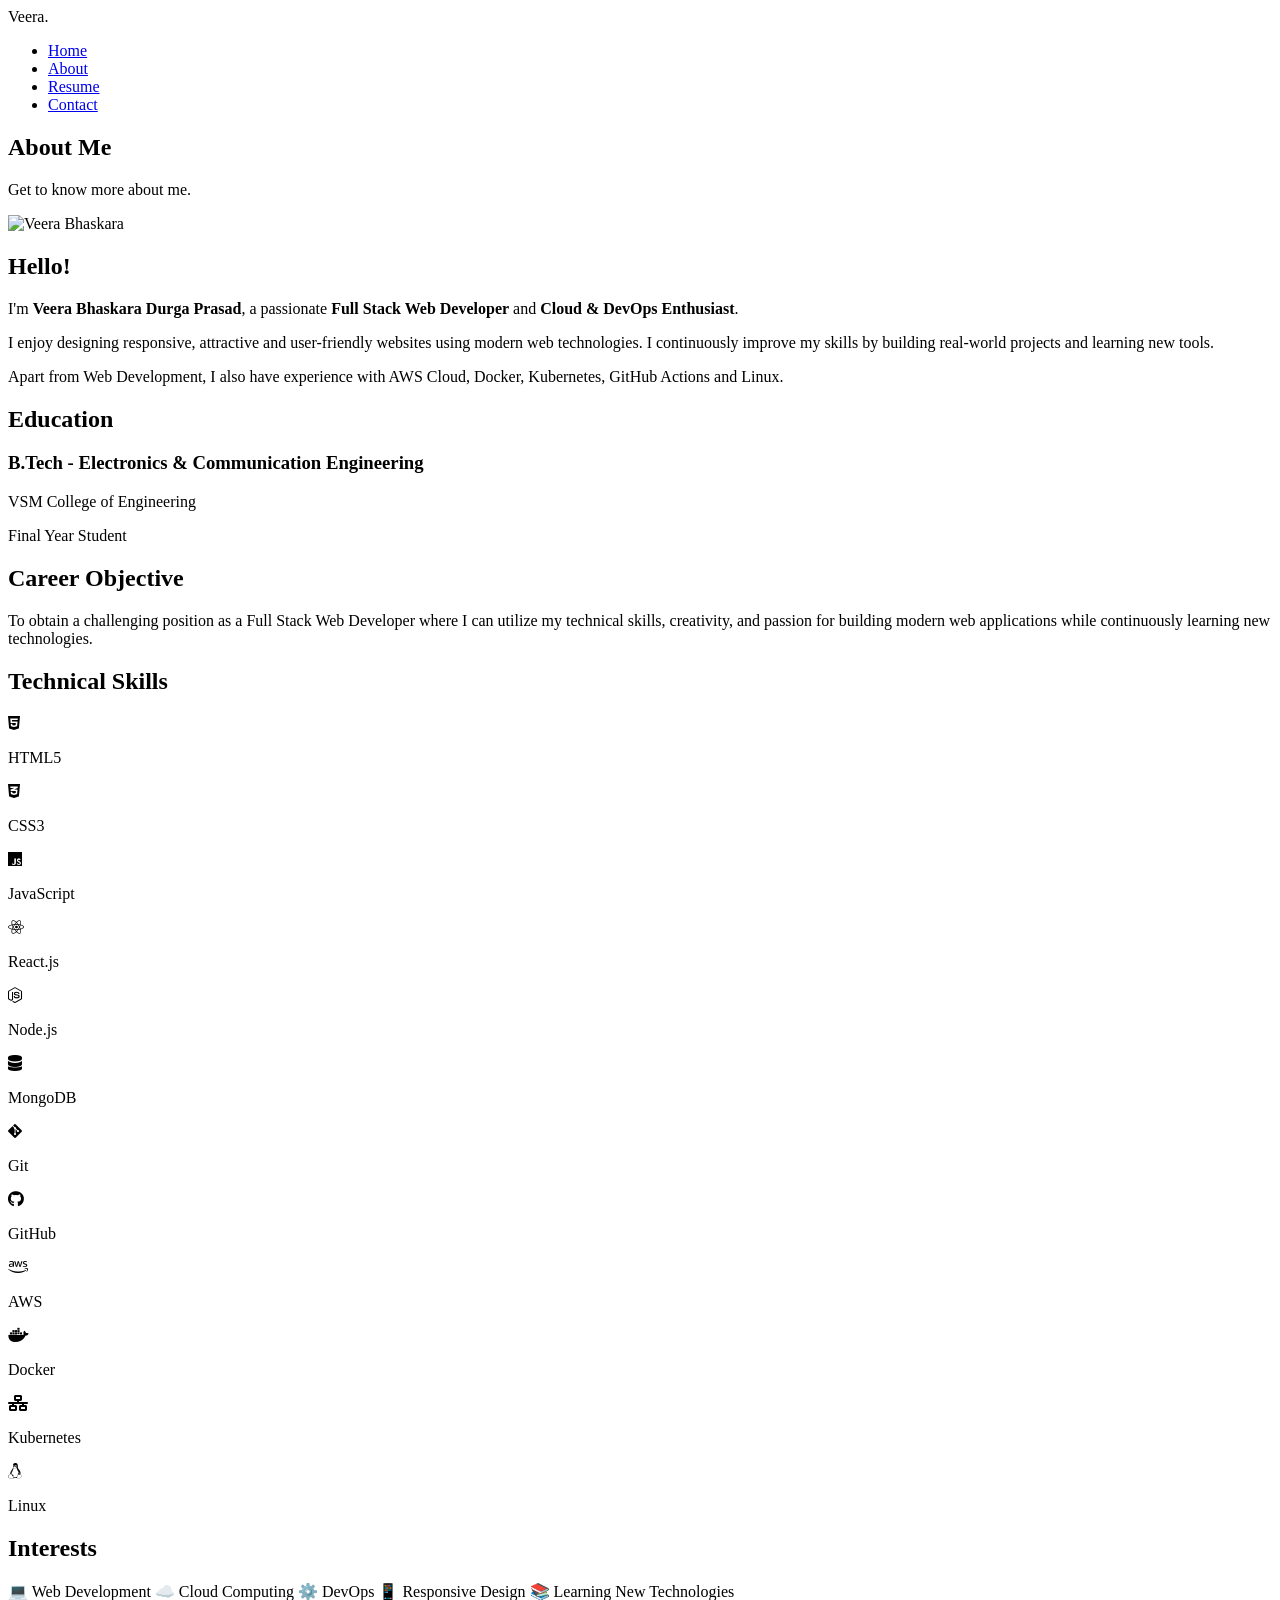
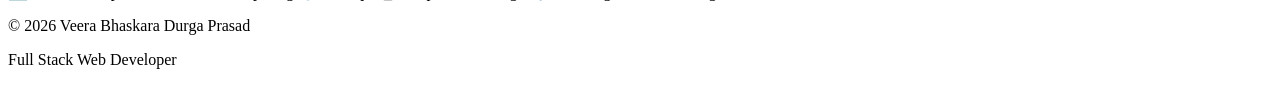
==== about.html @ c1fead56 "Add about.html with personal information and skills" ====
<!DOCTYPE html>
<html lang="en">
<head>
    <meta charset="UTF-8">
    <meta name="viewport" content="width=device-width, initial-scale=1.0">
    <title>About | Veera Bhaskara</title>

    <link rel="stylesheet" href="style.css">

    <link href="https://fonts.googleapis.com/css2?family=Poppins:wght@300;400;500;600;700&display=swap" rel="stylesheet">

    <link rel="stylesheet"
          href="https://cdnjs.cloudflare.com/ajax/libs/font-awesome/6.5.2/css/all.min.css">
</head>

<body>

<header>

<nav class="navbar">

<div class="logo">
    Veera<span>.</span>
</div>

<ul class="nav-links">

<li><a href="index.html">Home</a></li>
<li><a href="about.html" class="active">About</a></li>
<li><a href="resume.html">Resume</a></li>
<li><a href="contact.html">Contact</a></li>

</ul>

</nav>

</header>

<!-- ABOUT -->

<section class="page-title">

<h1>About Me</h1>

<p>Get to know more about me.</p>

</section>

<section class="about-container">

<div class="about-image">

<img src="images/profile.jpg" alt="Veera Bhaskara">

</div>

<div class="about-content">

<h2>Hello!</h2>

<p>

I'm <strong>Veera Bhaskara Durga Prasad</strong>, a passionate
<strong>Full Stack Web Developer</strong> and
<strong>Cloud & DevOps Enthusiast</strong>.

</p>

<p>

I enjoy designing responsive, attractive and user-friendly
websites using modern web technologies. I continuously improve
my skills by building real-world projects and learning new tools.

</p>

<p>

Apart from Web Development, I also have experience with
AWS Cloud, Docker, Kubernetes, GitHub Actions and Linux.

</p>

</div>

</section>

<!-- EDUCATION -->

<section class="education">

<h2>Education</h2>

<div class="card">

<h3>B.Tech - Electronics & Communication Engineering</h3>

<p>

VSM College of Engineering

</p>

<p>

Final Year Student

</p>

</div>

</section>

<!-- CAREER OBJECTIVE -->

<section class="objective">

<h2>Career Objective</h2>

<div class="card">

<p>

To obtain a challenging position as a
Full Stack Web Developer where I can utilize
my technical skills, creativity, and passion for
building modern web applications while continuously
learning new technologies.

</p>

</div>

</section>

<!-- TECHNICAL SKILLS -->

<section class="technical">

<h2>Technical Skills</h2>

<div class="skill-grid">

<div class="skill-box">
<i class="fab fa-html5"></i>
<p>HTML5</p>
</div>

<div class="skill-box">
<i class="fab fa-css3-alt"></i>
<p>CSS3</p>
</div>

<div class="skill-box">
<i class="fab fa-js"></i>
<p>JavaScript</p>
</div>

<div class="skill-box">
<i class="fab fa-react"></i>
<p>React.js</p>
</div>

<div class="skill-box">
<i class="fab fa-node-js"></i>
<p>Node.js</p>
</div>

<div class="skill-box">
<i class="fas fa-database"></i>
<p>MongoDB</p>
</div>

<div class="skill-box">
<i class="fab fa-git-alt"></i>
<p>Git</p>
</div>

<div class="skill-box">
<i class="fab fa-github"></i>
<p>GitHub</p>
</div>

<div class="skill-box">
<i class="fab fa-aws"></i>
<p>AWS</p>
</div>

<div class="skill-box">
<i class="fab fa-docker"></i>
<p>Docker</p>
</div>

<div class="skill-box">
<i class="fas fa-network-wired"></i>
<p>Kubernetes</p>
</div>

<div class="skill-box">
<i class="fab fa-linux"></i>
<p>Linux</p>
</div>

</div>

</section>

<!-- INTERESTS -->

<section class="interests">

<h2>Interests</h2>

<div class="interest-list">

<span>💻 Web Development</span>
<span>☁️ Cloud Computing</span>
<span>⚙️ DevOps</span>
<span>📱 Responsive Design</span>
<span>📚 Learning New Technologies</span>

</div>

</section>

<footer>

<p>© 2026 Veera Bhaskara Durga Prasad</p>

<p>Full Stack Web Developer</p>

</footer>

</body>
</html>
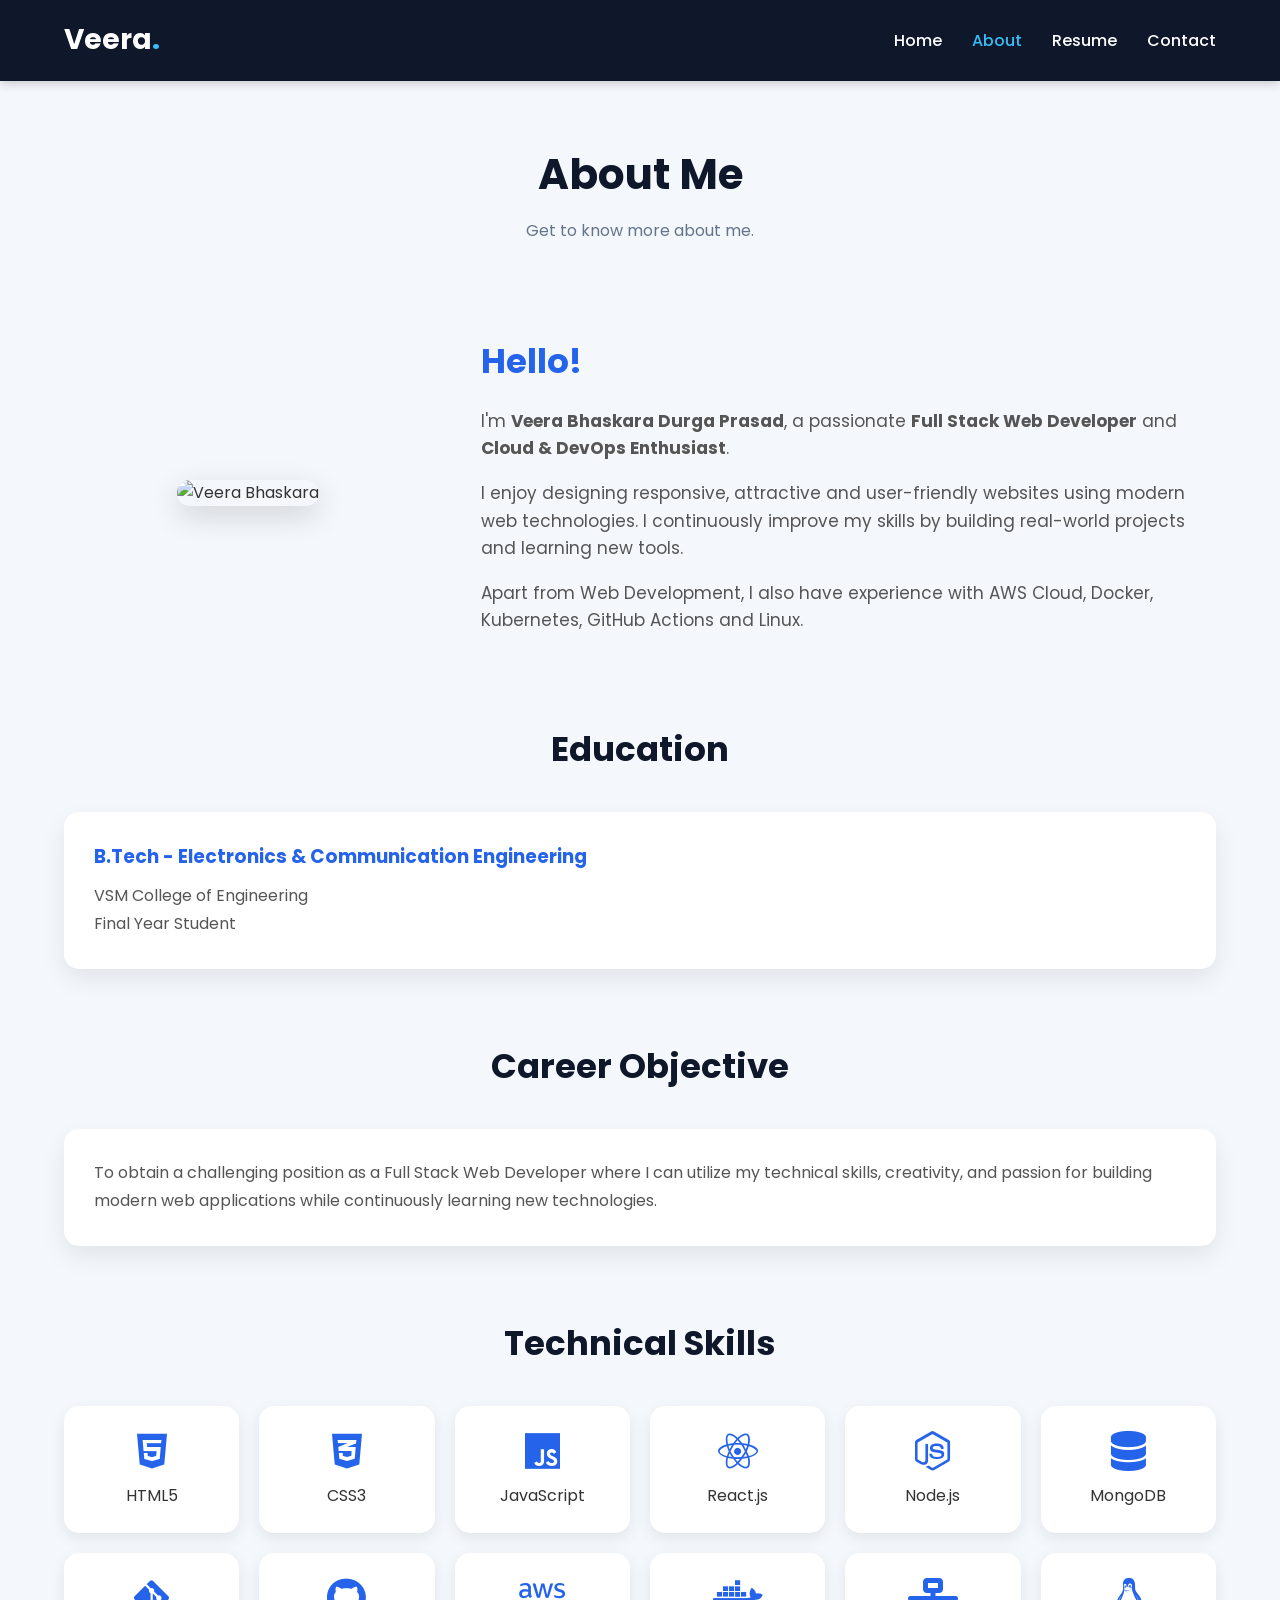
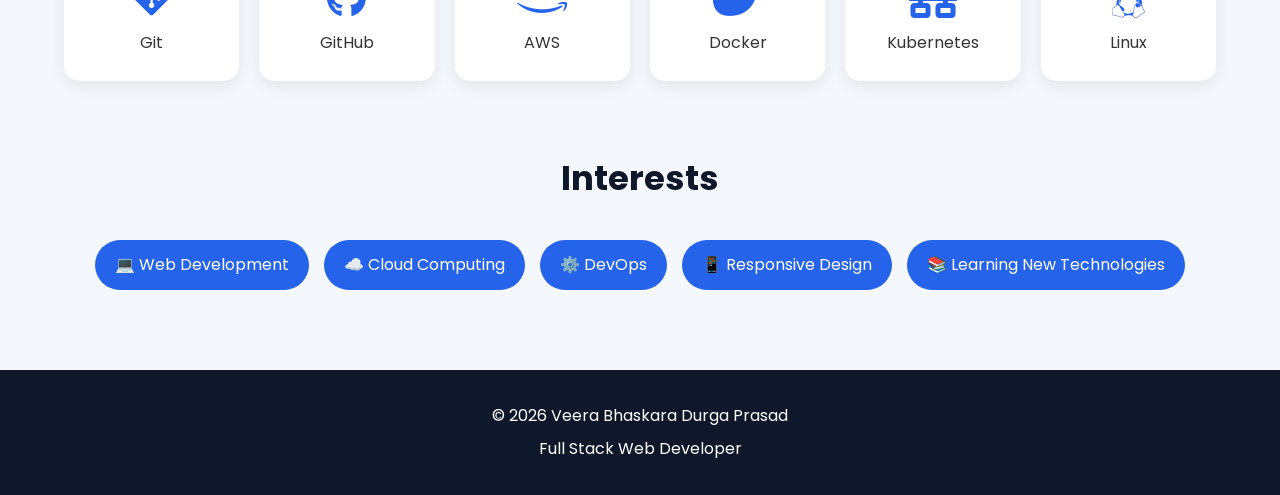
==== commit 4201982b: "Change profile image format from jpg to png" ====
--- a/about.html
+++ b/about.html
@@ -50,7 +50,7 @@
 
 <div class="about-image">
 
-<img src="images/profile.jpg" alt="Veera Bhaskara">
+<img src="images/profile.png" alt="Veera Bhaskara">
 
 </div>
 
--- a/style.css
+++ b/style.css
@@ -0,0 +1,776 @@
+/* ===========================
+   GOOGLE FONT & RESET
+=========================== */
+
+@import url('https://fonts.googleapis.com/css2?family=Poppins:wght@300;400;500;600;700&display=swap');
+
+*{
+    margin:0;
+    padding:0;
+    box-sizing:border-box;
+    font-family:'Poppins',sans-serif;
+}
+
+html{
+    scroll-behavior:smooth;
+}
+
+body{
+    background:#f4f7fb;
+    color:#333;
+    line-height:1.6;
+}
+
+/* ===========================
+   NAVBAR
+=========================== */
+
+header{
+    width:100%;
+    position:sticky;
+    top:0;
+    z-index:1000;
+    background:#0f172a;
+    box-shadow:0 2px 10px rgba(0,0,0,.2);
+}
+
+.navbar{
+    width:90%;
+    margin:auto;
+    display:flex;
+    justify-content:space-between;
+    align-items:center;
+    padding:18px 0;
+}
+
+.logo{
+    font-size:28px;
+    font-weight:700;
+    color:#fff;
+}
+
+.logo span{
+    color:#38bdf8;
+}
+
+.nav-links{
+    display:flex;
+    list-style:none;
+}
+
+.nav-links li{
+    margin-left:30px;
+}
+
+.nav-links a{
+    color:white;
+    text-decoration:none;
+    font-weight:500;
+    transition:.3s;
+}
+
+.nav-links a:hover,
+.nav-links .active{
+    color:#38bdf8;
+}
+
+/* ===========================
+   HERO SECTION
+=========================== */
+
+.hero{
+    width:90%;
+    margin:70px auto;
+    display:flex;
+    justify-content:space-between;
+    align-items:center;
+    gap:60px;
+}
+
+.hero-text{
+    flex:1;
+}
+
+.hero-text h3{
+    color:#2563eb;
+    font-size:24px;
+}
+
+.hero-text h1{
+    font-size:55px;
+    margin:10px 0;
+    color:#0f172a;
+}
+
+.hero-text h2{
+    color:#475569;
+    margin-bottom:20px;
+}
+
+.hero-text p{
+    font-size:18px;
+    color:#555;
+    margin-bottom:30px;
+}
+
+.buttons{
+    display:flex;
+    gap:15px;
+    flex-wrap:wrap;
+}
+
+.btn{
+    display:inline-block;
+    padding:12px 28px;
+    background:#2563eb;
+    color:#fff;
+    text-decoration:none;
+    border-radius:8px;
+    transition:.3s;
+    font-weight:500;
+}
+
+.btn:hover{
+    background:#1d4ed8;
+    transform:translateY(-3px);
+}
+
+.btn-green{
+    background:#10b981;
+}
+
+.btn-green:hover{
+    background:#059669;
+}
+
+.hero-image{
+    flex:1;
+    display:flex;
+    justify-content:center;
+}
+
+.hero-image img{
+    width:350px;
+    height:350px;
+    border-radius:50%;
+    object-fit:cover;
+    border:6px solid #38bdf8;
+    box-shadow:0 20px 40px rgba(0,0,0,.15);
+}
+
+/* ===========================
+   SOCIAL ICONS
+=========================== */
+
+.social-icons{
+    margin-top:35px;
+}
+
+.social-icons a{
+    display:inline-flex;
+    justify-content:center;
+    align-items:center;
+    width:50px;
+    height:50px;
+    margin-right:12px;
+    border-radius:50%;
+    background:white;
+    color:#2563eb;
+    text-decoration:none;
+    font-size:22px;
+    box-shadow:0 5px 15px rgba(0,0,0,.1);
+    transition:.3s;
+}
+
+.social-icons a:hover{
+    background:#2563eb;
+    color:white;
+    transform:translateY(-5px);
+}
+
+/* ===========================
+   PAGE TITLE
+=========================== */
+
+.page-title{
+    text-align:center;
+    padding:60px 20px 30px;
+}
+
+.page-title h1{
+    font-size:42px;
+    color:#0f172a;
+}
+
+.page-title p{
+    color:#64748b;
+    margin-top:10px;
+}
+
+/* ===========================
+   SECTION TITLE
+=========================== */
+
+section h2{
+    text-align:center;
+    margin-bottom:35px;
+    color:#0f172a;
+    font-size:34px;
+}
+/* ===========================
+   ABOUT SECTION
+=========================== */
+
+.about-container{
+    width:90%;
+    margin:60px auto;
+    display:flex;
+    align-items:center;
+    justify-content:space-between;
+    gap:50px;
+    flex-wrap:wrap;
+}
+
+.about-image{
+    flex:1;
+    text-align:center;
+}
+
+.about-image img{
+    width:320px;
+    height:320px;
+    object-fit:cover;
+    border-radius:20px;
+    box-shadow:0 10px 30px rgba(0,0,0,.15);
+}
+
+.about-content{
+    flex:2;
+}
+
+.about-content h2{
+    text-align:left;
+    margin-bottom:20px;
+    color:#2563eb;
+}
+
+.about-content p{
+    margin-bottom:18px;
+    color:#555;
+    font-size:17px;
+}
+
+/* ===========================
+   EDUCATION & OBJECTIVE
+=========================== */
+
+.education,
+.objective,
+.career-goal{
+    width:90%;
+    margin:70px auto;
+}
+
+.card,
+.goal-card{
+    background:#fff;
+    padding:30px;
+    border-radius:15px;
+    box-shadow:0 10px 25px rgba(0,0,0,.08);
+    transition:.3s;
+}
+
+.card:hover,
+.goal-card:hover{
+    transform:translateY(-5px);
+}
+
+.card h3{
+    color:#2563eb;
+    margin-bottom:10px;
+}
+
+.card p{
+    color:#555;
+    line-height:1.8;
+}
+
+/* ===========================
+   HOME SKILLS
+=========================== */
+
+.skills{
+    width:90%;
+    margin:80px auto;
+}
+
+.skill-container{
+    display:grid;
+    grid-template-columns:repeat(auto-fit,minmax(220px,1fr));
+    gap:25px;
+}
+
+.skill-card{
+    background:#fff;
+    padding:30px 20px;
+    text-align:center;
+    border-radius:18px;
+    box-shadow:0 10px 25px rgba(0,0,0,.08);
+    transition:.3s;
+}
+
+.skill-card:hover{
+    transform:translateY(-8px);
+}
+
+.skill-card i{
+    font-size:50px;
+    color:#2563eb;
+    margin-bottom:18px;
+}
+
+.skill-card h3{
+    margin-bottom:10px;
+}
+
+.skill-card p{
+    color:#666;
+}
+
+/* ===========================
+   ABOUT SKILL GRID
+=========================== */
+
+.technical{
+    width:90%;
+    margin:70px auto;
+}
+
+.skill-grid{
+    display:grid;
+    grid-template-columns:repeat(auto-fit,minmax(160px,1fr));
+    gap:20px;
+}
+
+.skill-box{
+    background:white;
+    padding:25px;
+    text-align:center;
+    border-radius:15px;
+    box-shadow:0 5px 15px rgba(0,0,0,.08);
+    transition:.3s;
+}
+
+.skill-box:hover{
+    background:#2563eb;
+    color:white;
+    transform:translateY(-6px);
+}
+
+.skill-box:hover i,
+.skill-box:hover p{
+    color:white;
+}
+
+.skill-box i{
+    font-size:40px;
+    color:#2563eb;
+    margin-bottom:12px;
+}
+
+/* ===========================
+   INTERESTS
+=========================== */
+
+.interests{
+    width:90%;
+    margin:70px auto;
+    text-align:center;
+}
+
+.interest-list{
+    display:flex;
+    flex-wrap:wrap;
+    justify-content:center;
+    gap:15px;
+}
+
+.interest-list span{
+    background:#2563eb;
+    color:white;
+    padding:12px 20px;
+    border-radius:30px;
+    transition:.3s;
+}
+
+.interest-list span:hover{
+    background:#0f172a;
+}
+
+/* ===========================
+   RESUME
+=========================== */
+
+.resume-container{
+    width:90%;
+    margin:60px auto;
+}
+
+.resume-card{
+    background:white;
+    padding:40px;
+    text-align:center;
+    border-radius:20px;
+    box-shadow:0 10px 30px rgba(0,0,0,.08);
+}
+
+.resume-icon{
+    font-size:70px;
+    color:#2563eb;
+    margin-bottom:20px;
+}
+
+.resume-card h2{
+    margin-bottom:20px;
+}
+
+.resume-card p{
+    color:#555;
+    margin-bottom:30px;
+    line-height:1.8;
+}
+
+.download-btn{
+    display:inline-block;
+    padding:14px 35px;
+    background:#10b981;
+    color:white;
+    text-decoration:none;
+    border-radius:8px;
+    font-weight:600;
+    transition:.3s;
+}
+
+.download-btn:hover{
+    background:#059669;
+    transform:translateY(-4px);
+}
+
+/* ===========================
+   RESUME HIGHLIGHTS
+=========================== */
+
+.resume-highlights{
+    width:90%;
+    margin:80px auto;
+}
+
+.highlight-grid{
+    display:grid;
+    grid-template-columns:repeat(auto-fit,minmax(220px,1fr));
+    gap:25px;
+}
+
+.highlight-card{
+    background:white;
+    padding:30px;
+    text-align:center;
+    border-radius:18px;
+    box-shadow:0 10px 25px rgba(0,0,0,.08);
+    transition:.3s;
+}
+
+.highlight-card:hover{
+    transform:translateY(-6px);
+}
+
+.highlight-card i{
+    font-size:45px;
+    color:#2563eb;
+    margin-bottom:15px;
+}
+
+.highlight-card h3{
+    margin-bottom:10px;
+}
+
+.highlight-card p{
+    color:#555;
+    line-height:1.8;
+}
+/* ===========================
+   CONTACT PAGE
+=========================== */
+
+.contact-container{
+    width:90%;
+    margin:60px auto;
+    display:grid;
+    grid-template-columns:1fr 1fr;
+    gap:40px;
+}
+
+.contact-info,
+.contact-form{
+    background:#fff;
+    padding:35px;
+    border-radius:18px;
+    box-shadow:0 10px 25px rgba(0,0,0,.08);
+}
+
+.contact-info h2,
+.contact-form h2{
+    margin-bottom:25px;
+    color:#0f172a;
+}
+
+.info-card{
+    display:flex;
+    align-items:center;
+    gap:18px;
+    margin-bottom:25px;
+}
+
+.info-card i{
+    width:55px;
+    height:55px;
+    background:#2563eb;
+    color:#fff;
+    display:flex;
+    justify-content:center;
+    align-items:center;
+    border-radius:50%;
+    font-size:22px;
+}
+
+.info-card h3{
+    margin-bottom:5px;
+    color:#0f172a;
+}
+
+.info-card a{
+    color:#555;
+    text-decoration:none;
+}
+
+.info-card a:hover{
+    color:#2563eb;
+}
+
+.contact-form form{
+    display:flex;
+    flex-direction:column;
+}
+
+.contact-form input,
+.contact-form textarea{
+    margin-bottom:18px;
+    padding:14px;
+    border:1px solid #d1d5db;
+    border-radius:8px;
+    font-size:16px;
+    outline:none;
+    transition:.3s;
+}
+
+.contact-form input:focus,
+.contact-form textarea:focus{
+    border-color:#2563eb;
+    box-shadow:0 0 6px rgba(37,99,235,.3);
+}
+
+.contact-form button{
+    background:#2563eb;
+    color:#fff;
+    border:none;
+    padding:14px;
+    border-radius:8px;
+    font-size:17px;
+    cursor:pointer;
+    transition:.3s;
+}
+
+.contact-form button:hover{
+    background:#1d4ed8;
+}
+
+/* ===========================
+   FOOTER
+=========================== */
+
+footer{
+    margin-top:80px;
+    background:#0f172a;
+    color:#fff;
+    text-align:center;
+    padding:25px 15px;
+}
+
+footer p{
+    margin:8px 0;
+}
+
+/* ===========================
+   SCROLLBAR
+=========================== */
+
+::-webkit-scrollbar{
+    width:10px;
+}
+
+::-webkit-scrollbar-track{
+    background:#f1f5f9;
+}
+
+::-webkit-scrollbar-thumb{
+    background:#2563eb;
+    border-radius:10px;
+}
+
+::-webkit-scrollbar-thumb:hover{
+    background:#1d4ed8;
+}
+
+/* ===========================
+   RESPONSIVE DESIGN
+=========================== */
+
+@media(max-width:992px){
+
+.hero{
+    flex-direction:column-reverse;
+    text-align:center;
+}
+
+.hero-text h1{
+    font-size:42px;
+}
+
+.hero-image img{
+    width:280px;
+    height:280px;
+}
+
+.about-container{
+    flex-direction:column;
+    text-align:center;
+}
+
+.about-content h2{
+    text-align:center;
+}
+
+.contact-container{
+    grid-template-columns:1fr;
+}
+
+}
+
+@media(max-width:768px){
+
+.navbar{
+    flex-direction:column;
+}
+
+.nav-links{
+    flex-direction:column;
+    margin-top:20px;
+    text-align:center;
+}
+
+.nav-links li{
+    margin:12px 0;
+}
+
+.hero{
+    margin-top:40px;
+}
+
+.hero-text h1{
+    font-size:34px;
+}
+
+.hero-text h2{
+    font-size:22px;
+}
+
+.hero-text p{
+    font-size:16px;
+}
+
+.hero-image img{
+    width:220px;
+    height:220px;
+}
+
+.buttons{
+    justify-content:center;
+}
+
+.skill-container,
+.skill-grid,
+.highlight-grid{
+    grid-template-columns:1fr;
+}
+
+.page-title h1{
+    font-size:34px;
+}
+
+.contact-info,
+.contact-form,
+.resume-card,
+.card,
+.goal-card,
+.highlight-card{
+    padding:25px;
+}
+
+}
+
+@media(max-width:480px){
+
+.logo{
+    font-size:24px;
+}
+
+.hero-text h1{
+    font-size:28px;
+}
+
+.hero-text h2{
+    font-size:18px;
+}
+
+.hero-text p{
+    font-size:15px;
+}
+
+.hero-image img{
+    width:180px;
+    height:180px;
+}
+
+.btn,
+.download-btn{
+    width:100%;
+    text-align:center;
+}
+
+.social-icons{
+    display:flex;
+    justify-content:center;
+    flex-wrap:wrap;
+}
+
+.info-card{
+    flex-direction:column;
+    text-align:center;
+}
+
+.interest-list{
+    flex-direction:column;
+    align-items:center;
+}
+
+}
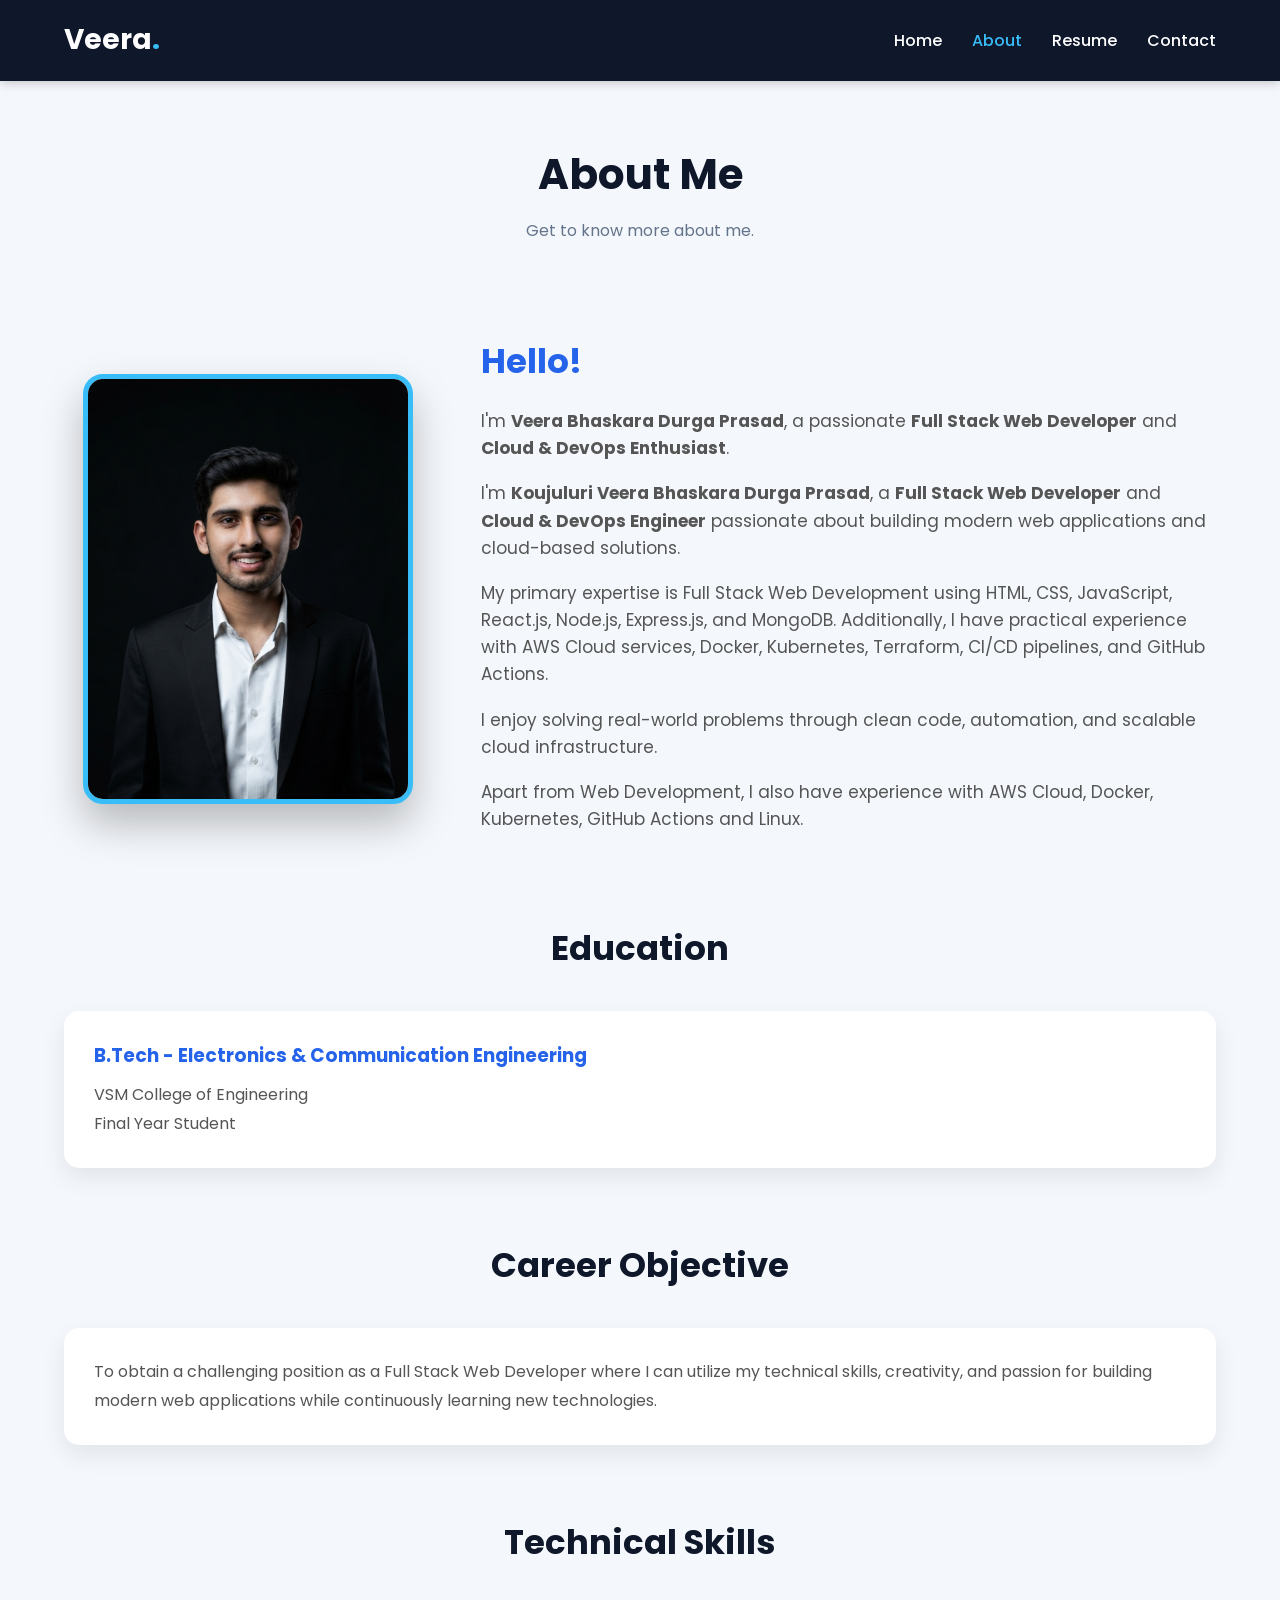
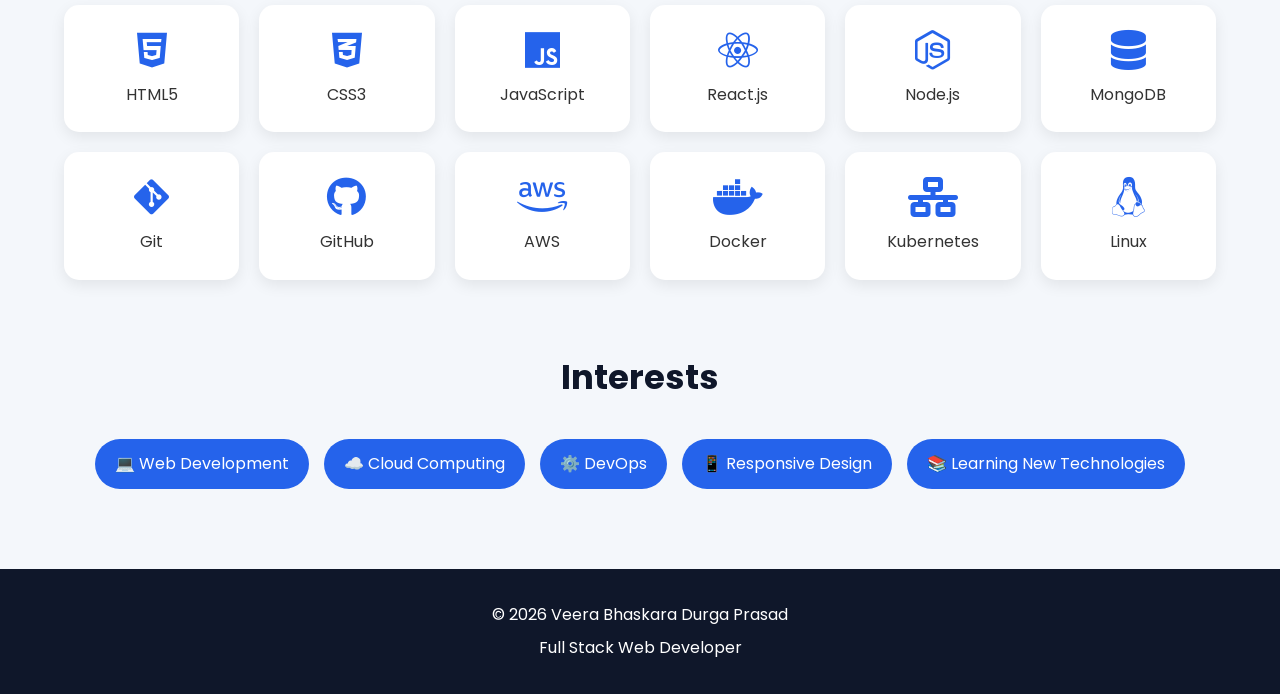
==== commit afa86942: "Update about.html" ====
--- a/about.html
+++ b/about.html
@@ -68,9 +68,26 @@
 
 <p>
 
-I enjoy designing responsive, attractive and user-friendly
-websites using modern web technologies. I continuously improve
-my skills by building real-world projects and learning new tools.
+I'm <strong>Koujuluri Veera Bhaskara Durga Prasad</strong>, a
+<strong>Full Stack Web Developer</strong> and
+<strong>Cloud & DevOps Engineer</strong> passionate about building
+modern web applications and cloud-based solutions.
+
+</p>
+
+<p>
+
+My primary expertise is Full Stack Web Development using HTML,
+CSS, JavaScript, React.js, Node.js, Express.js, and MongoDB.
+Additionally, I have practical experience with AWS Cloud services,
+Docker, Kubernetes, Terraform, CI/CD pipelines, and GitHub Actions.
+
+</p>
+
+<p>
+
+I enjoy solving real-world problems through clean code, automation,
+and scalable cloud infrastructure.
 
 </p>
 
--- a/style.css
+++ b/style.css
@@ -144,18 +144,24 @@
 }
 
 .hero-image{
-    flex:1;
     display:flex;
     justify-content:center;
+    align-items:center;
 }
 
 .hero-image img{
-    width:350px;
-    height:350px;
-    border-radius:50%;
+    width:340px;
+    height:440px;
     object-fit:cover;
-    border:6px solid #38bdf8;
-    box-shadow:0 20px 40px rgba(0,0,0,.15);
+    object-position:center top;
+    border-radius:20px;
+    border:5px solid #38bdf8;
+    box-shadow:0 20px 40px rgba(0,0,0,.25);
+    transition:.4s;
+}
+
+.hero-image img:hover{
+    transform:scale(1.03);
 }
 
 /* ===========================
@@ -237,11 +243,13 @@
 }
 
 .about-image img{
-    width:320px;
-    height:320px;
+    width:330px;
+    height:430px;
     object-fit:cover;
+    object-position:center top;
     border-radius:20px;
-    box-shadow:0 10px 30px rgba(0,0,0,.15);
+    border:5px solid #38bdf8;
+    box-shadow:0 20px 40px rgba(0,0,0,.25);
 }
 
 .about-content{
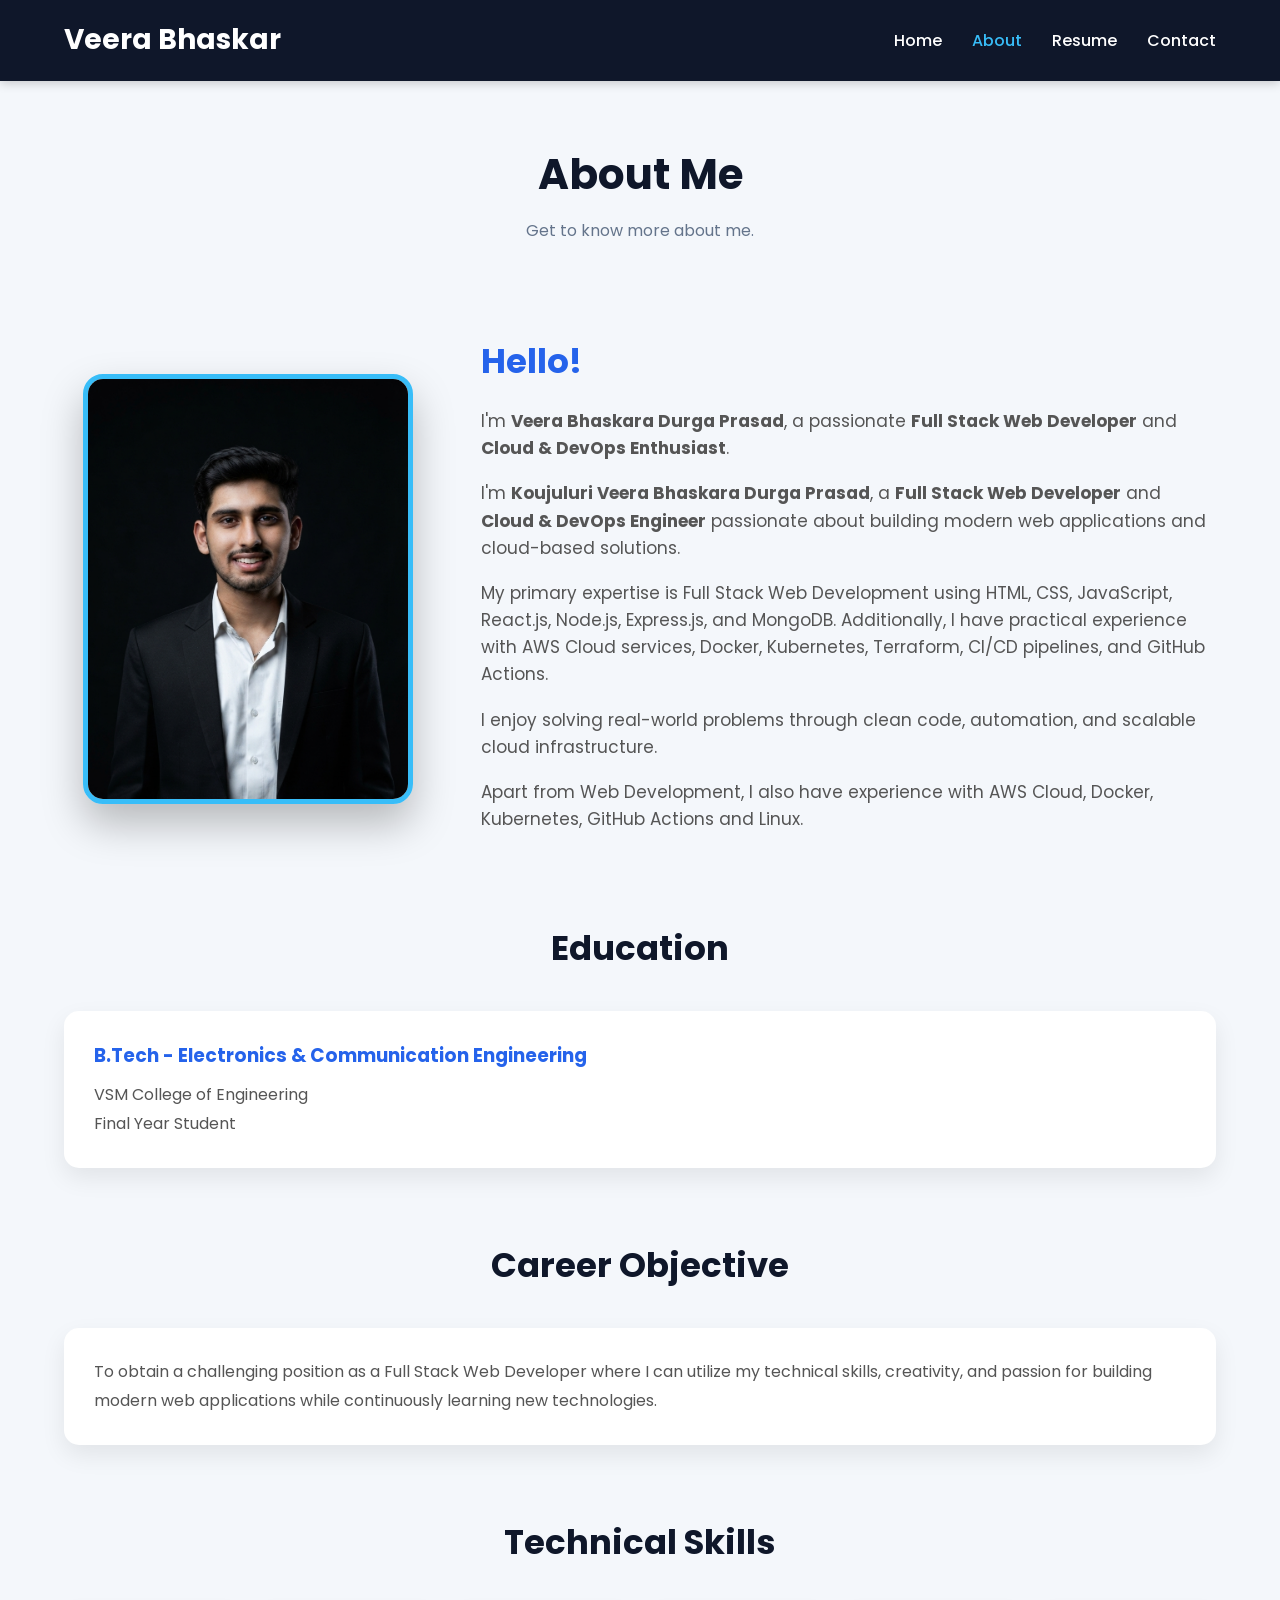
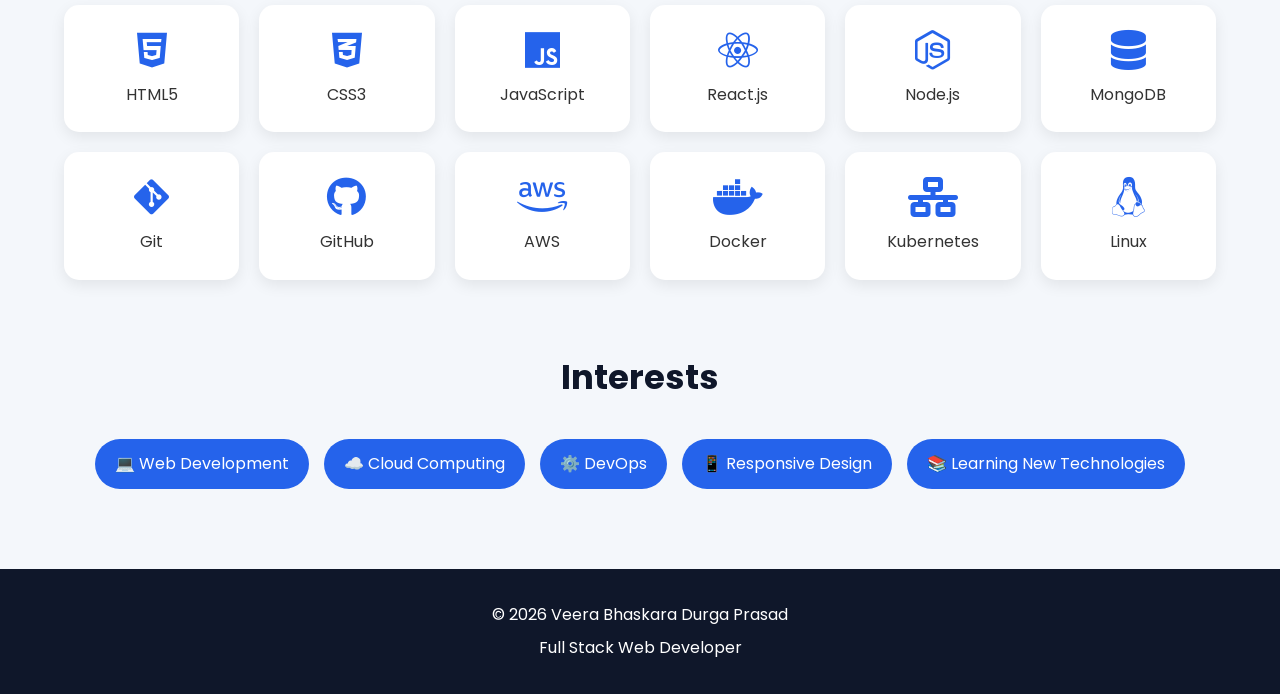
==== commit b3648d59: "Update about.html" ====
--- a/about.html
+++ b/about.html
@@ -20,7 +20,7 @@
 <nav class="navbar">
 
 <div class="logo">
-    Veera<span>.</span>
+    Veera<span> </span>Bhaskar</span>
 </div>
 
 <ul class="nav-links">
--- a/style.css
+++ b/style.css
@@ -144,24 +144,27 @@
 }
 
 .hero-image{
+    flex:1;
     display:flex;
     justify-content:center;
     align-items:center;
 }
 
 .hero-image img{
-    width:340px;
-    height:440px;
+    width:320px;
+    height:320px;
+    border-radius:50%;
     object-fit:cover;
     object-position:center top;
-    border-radius:20px;
-    border:5px solid #38bdf8;
+    border:6px solid #38bdf8;
     box-shadow:0 20px 40px rgba(0,0,0,.25);
-    transition:.4s;
+    transition:all .4s ease;
+    background:#fff;
 }
 
 .hero-image img:hover{
-    transform:scale(1.03);
+    transform:scale(1.05);
+    box-shadow:0 25px 50px rgba(0,0,0,.35);
 }
 
 /* ===========================
@@ -314,37 +317,42 @@
 
 .skill-container{
     display:grid;
-    grid-template-columns:repeat(auto-fit,minmax(220px,1fr));
+    grid-template-columns:repeat(auto-fit,minmax(250px,1fr));
     gap:25px;
+    margin-top:40px;
 }
 
 .skill-card{
     background:#fff;
-    padding:30px 20px;
-    text-align:center;
+    padding:30px 25px;
     border-radius:18px;
+    text-align:center;
     box-shadow:0 10px 25px rgba(0,0,0,.08);
-    transition:.3s;
+    transition:all .3s ease;
 }
 
 .skill-card:hover{
     transform:translateY(-8px);
+    box-shadow:0 15px 35px rgba(0,0,0,.15);
 }
 
 .skill-card i{
     font-size:50px;
     color:#2563eb;
-    margin-bottom:18px;
+    margin-bottom:15px;
 }
 
 .skill-card h3{
+    font-size:22px;
     margin-bottom:10px;
+    color:#0f172a;
 }
 
 .skill-card p{
-    color:#666;
-}
-
+    font-size:15px;
+    color:#555;
+    line-height:1.6;
+}
 /* ===========================
    ABOUT SKILL GRID
 =========================== */
